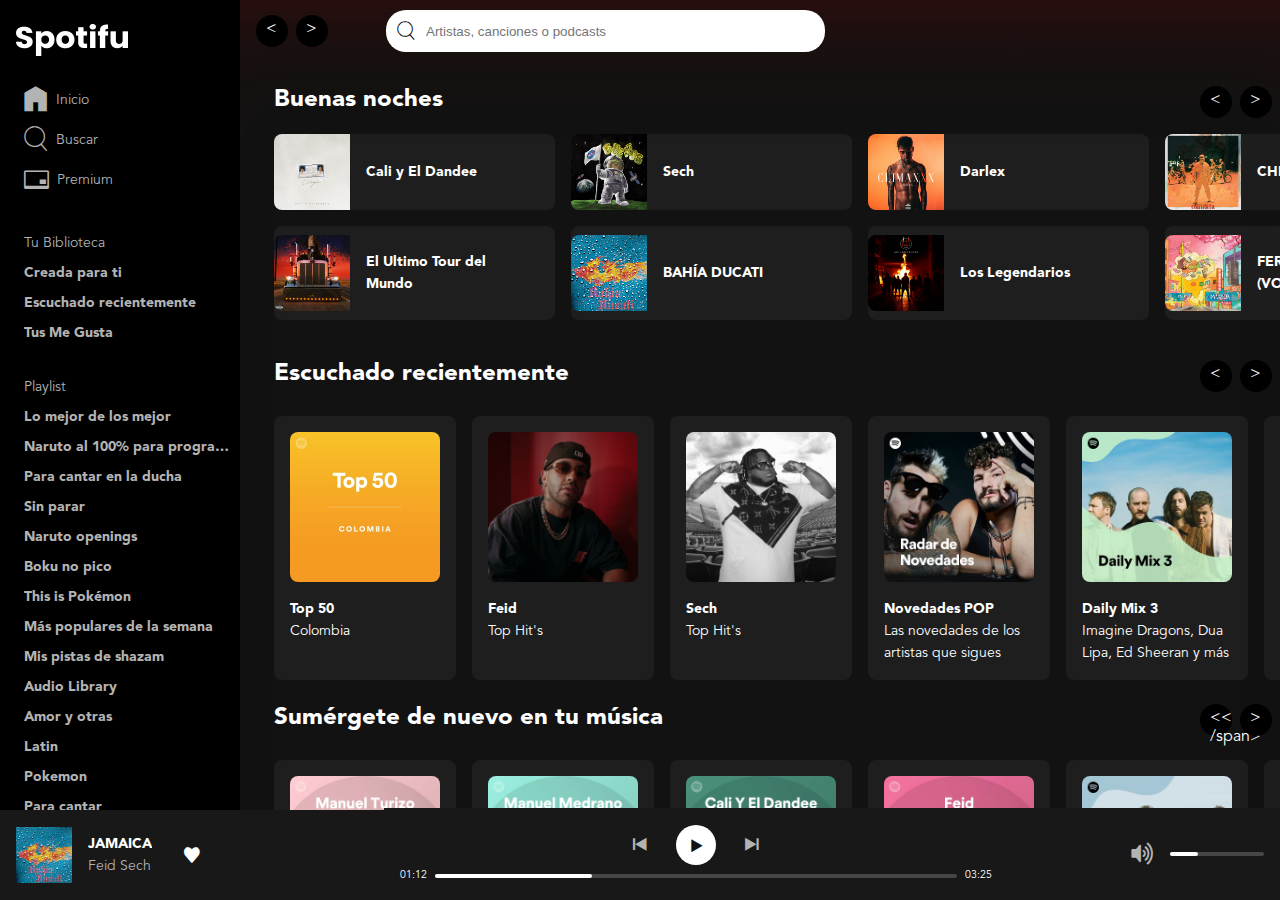
==== index.html @ cc14ca20 "Add files via upload" ====
<!DOCTYPE html>
<html lang="en">

<head>
  <meta charset="UTF-8">
  <meta http-equiv="X-UA-Compatible" content="IE=edge">
  <meta name="viewport" content="width=device-width, initial-scale=1.0">
  <link rel="stylesheet" href="./css/index.css">
  <title>Spotifu</title>
  <link rel="shortcut icon" href="./icon/favicon.png">
</head>

<body class="body">
  <div class="sideBar">
    <header class="logo">
      <a href="/" aria-current="Page">
        <img class="logo-image" src="img/spotifu-logo.png" alt="Logo de Spotifu">
      </a>
    </header>
    <main class="main">
      <a href="/" class="link">
        <div class="wrapperMain">
          <div aria-label="Inicio">
            <i class="icon-homeWhite" aria-hidden="true"></i>
            <p>Inicio</p>
          </div>
        </div>
      </a>
      <a href="/" class="link">
        <div class="wrapperMain">
          <div aria-label="Buscar">
            <i class="icon-searchSlim" aria-hidden="true"></i>
            <p>Buscar</p>
          </div>
        </div>
      </a>
      <a href="/" class="link">
        <div class="wrapperMain">
          <div aria-label="Premium">
            <i class="icon-minScreen" aria-hidden="true"></i>
            <p>Premium</p>
          </div>
        </div>
      </a>
    </main>
    <nav aria-label="library-navigation">
      <div class="wrapperNav">
        <h2>
          Tu Biblioteca
        </h2>
        <ul>
          <li class="ellipsis">
            <a href="#" class="link">Creada para ti</a>
          </li>
          <li class="ellipsis">
            <a href="#" class="link">Escuchado recientemente</a>
          </li>
          <li class="ellipsis">
            <a href="#" class="link">Tus Me Gusta</a>
          </li>
        </ul>
      </div>
    </nav>
    <nav aria-label="playList-navigation">
      <div class="wrapperNav">
        <h2>
          Playlist
        </h2>
        <ul>
          <li class="ellipsis">
            <a href="#" class="link">Lo mejor de los mejor</a>
          </li>
          <li class="ellipsis">
            <a href="#" class="link">Naruto al 100% para programar</a>
          </li>
          <li class="ellipsis">
            <a href="#" class="link">Para cantar en la ducha</a>
          </li>
          <li class="ellipsis">
            <a href="#" class="link">Sin parar</a>
          </li>
          <li class="ellipsis">
            <a href="#" class="link">Naruto openings</a>
          </li>
          <li class="ellipsis">
            <a href="#" class="link">Boku no pico</a>
          </li>
          <li class="ellipsis">
            <a href="#" class="link">This is Pokémon</a>
          </li>
          <li class="ellipsis">
            <a href="#" class="link">Más populares de la semana</a>
          </li>
          <li class="ellipsis">
            <a href="#" class="link">Mis pistas de shazam</a>
          </li>
          <li class="ellipsis">
            <a href="#" class="link">Audio Library</a>
          </li>
          <li class="ellipsis">
            <a href="#" class="link">Amor y otras</a>
          </li>
          <li class="ellipsis">
            <a href="#" class="link">Latin</a>
          </li>
          <li class="ellipsis">
            <a href="#" class="link">Pokemon</a>
          </li>
          <li class="ellipsis">
            <a href="#" class="link">Para cantar</a>
          </li>
          <li class="ellipsis">
            <a href="#" class="link">Yui</a>
          </li>
        </ul>
      </div>
    </nav>
  </div>
  <div class="searchBar" role="search">
    <div class="contentButtom">
      <div class="buttomSearch" aria-label="Boton Busqueda Previa"><span><</span></div>
      <div class="buttomSearch" aria-label="Boton Busqueda Siguiente"><span>></span></div>
    </div>
      <i class="icon-searchSlim" aria-hidden="true"></i>
      <input type="text" name="search" id="search" placeholder="Artistas, canciones o podcasts">
  </div>
  <div class="song" role="region" aria-label="Informacion de artista">
    <img src="img/ab67616d00001e0218ee027c16a592fe89ab28ca.jpg" alt="Canvion MiniCover">
    <div class="nameSong">
        <a href="#" class="link">
          <h2>
            JAMAICA
          </h2>
        </a>
        <a href="#" class="link">
          <p>Feid</p>
        </a>
        <a href="#" class="link">
          <p>Sech</p>
        </a>
    </div>
    <i class="icon-heart" aria-label="Icono Cancion Favorita"></i>
  </div>
  <div class="slider" role="region" aria-label="Control del Estado y Progreso de Cancion">
    <div class="progress">
      <div class="buttonAction">
        <button class="buttonIcon">
          <i class="icon-prev" aria-label="Boton Cancion Previa"></i>
        </button>
        <button class="buttonIcon is-white">
          <i class="icon-play" aria-label="Boton Reproduccion Cancion"></i>
        </button>
        <button class="buttonIcon">
          <i class="icon-next" aria-label="Boton Cancion Previa"></i>
        </button>
      </div>
      <div class="viewProgress">
        <p>01:12</p>
        <div class="progressBar">
          <div class="progressBar-action">
            <button class="buttonController"></button>
          </div>
        </div>
        <p>03:25</p>
      </div>
    </div>
    <div class="volume">
      <button class="buttonIcon">
        <i class="icon-volumeUp" aria-label="icono Volumen Alto"></i>
      </button>
      <div class="progressBar">
        <div class="progressBar-action">
          <button class="buttonController"></button>
        </div>
      </div>
    </div>
  </div>
  <section class="contentMain" role="region" aria-label="Contenido Principal PlayList">
    <div class="contentFirst">
      <div class="title">
        <h2>Buenas noches</h2>
        <div class="contentButtom">
          <div class="buttomSearch" aria-label="Arrastrar Canciones Previa"><span><</span></div>
          <div class="buttomSearch" aria-label="Arrastrar Canciones Siguientes"><span>></span></div>
        </div>
      </div>
      <div class="row">
        <div class="conteinerSong">
          <img src="img/ab67616d00001e027be3384d89cb81badce05cf3.jpg" alt="Imagen Cancion">
          <p>Cali y El Dandee</p>
          <button class="buttonIcon is-primary">
            <i class="icon-play" aria-label="Boton Reproducir Cancion"></i>
          </button>
        </div>
        <div class="conteinerSong">
          <img src="img/ab67616d00001e028643435482956bab8aa6fcfe.jpg" alt="Imagen Cancion">
          <p>Sech</p>
          <button class="buttonIcon is-primary">
            <i class="icon-play" aria-label="Boton Reproducir Cancion"></i>
          </button>
        </div>
        <div class="conteinerSong">
          <img src="img/ab67616d00001e02b9242ba03ab231608f123e06.jpg" alt="Imagen Cancion">
          <p>Darlex</p>
          <button class="buttonIcon is-primary">
            <i class="icon-play" aria-label="Boton Reproducir Cancion"></i>
          </button>
        </div>
        <div class="conteinerSong">
          <img src="img/ab67616d00001e02ee858dbf5072dd1052729f89.jpg" alt="Imagen Cancion">
          <p>CHIMBITA</p>
          <button class="buttonIcon is-primary">
            <i class="icon-play" aria-label="Boton Reproducir Cancion"></i>
          </button>
        </div>
        <div class="conteinerSong">
          <img src="img/ab67706f00000002568579a7b48bad7547095271.jpg" alt="Imagen Cancion">
          <p>This is bad Bunny</p>
          <button class="buttonIcon is-primary">
            <i class="icon-play" aria-label="Boton Reproducir Cancion"></i>
          </button>
        </div>
        <div class="conteinerSong">
          <img src="img/ab67706f000000025f43b3ba8304bb38b80cf56d.jpg" alt="Imagen Cancion">
          <p>Perreo City</p>
          <button class="buttonIcon is-primary">
            <i class="icon-play" aria-label="Boton Reproducir Cancion"></i>
          </button>
        </div>
        <div class="conteinerSong">
          <img src="img/ab67706f000000028c9e7af116ae1441a935b45f.jpg" alt="Imagen Cancion">
          <p>This is Karol G</p>
          <button class="buttonIcon is-primary">
            <i class="icon-play" aria-label="Boton Reproducir Cancion"></i>
          </button>
        </div>
        <div class="conteinerSong">
          <img src="img/ab67706f00000002b70e0223f544b1faa2e95ed0.jpg" alt="Imagen Cancion">
          <p>Slepp</p>
          <button class="buttonIcon is-primary">
            <i class="icon-play" aria-label="Boton Reproducir Cancion"></i>
          </button>
        </div>
        <div class="conteinerSong">
          <img src="img/ab67706f00000002d014f02fbf28697deda3d9b2.jpg" alt="Imagen Cancion">
          <p>This is Manuel Turizo</p>
          <button class="buttonIcon is-primary">
            <i class="icon-play" aria-label="Boton Reproducir Cancion"></i>
          </button>
        </div>
      </div>
      <div class="row">
        <div class="conteinerSong">
          <img src="img/ab67616d00001e02005ee342f4eef2cc6e8436ab.jpg" alt="Imagen Cancion">
          <p>El Ultimo Tour del Mundo</p>
          <button class="buttonIcon is-primary">
            <i class="icon-play" aria-label="Boton Reproducir Cancion"></i>
          </button>
        </div>
        <div class="conteinerSong">
          <img src="img/ab67616d00001e0218ee027c16a592fe89ab28ca.jpg" alt="Imagen Cancion">
          <p>BAHÍA DUCATI</p>
          <button class="buttonIcon is-primary">
            <i class="icon-play" aria-label="Boton Reproducir Cancion"></i>
          </button>
        </div>
        <div class="conteinerSong">
          <img src="img/ab67616d00001e0280008454152dadb9880feac0.jpg" alt="Imagen Cancion">
          <p>Los Legendarios</p>
          <button class="buttonIcon is-primary">
            <i class="icon-play" aria-label="Boton Reproducir Cancion"></i>
          </button>
        </div>
        <div class="conteinerSong">
          <img src="img/ab67616d00001e028e8753ff69b7efb6f8e146cd.jpg" alt="Imagen Cancion">
          <p>FERXXO (VOL1:M.O.R)</p>
          <button class="buttonIcon is-primary">
            <i class="icon-play" aria-label="Boton Reproducir Cancion"></i>
          </button>
        </div>
        <div class="conteinerSong">
          <img src="img/ab67616d00001e029a74860d7918c8e38c5220cf.jpg" alt="Imagen Cancion">
          <p>El Amor en los TIempos del Perreo</p>
          <button class="buttonIcon is-primary">
            <i class="icon-play" aria-label="Boton Reproducir Cancion"></i>
          </button>
        </div>
        <div class="conteinerSong">
          <img src="img/ab67616d00001e02c2a8288fd18d2ac0ba5bd49c.jpg" alt="Imagen Cancion">
          <p>PORFA, Feid</p>
          <button class="buttonIcon is-primary">
            <i class="icon-play" aria-label="Boton Reproducir Cancion"></i>
          </button>
        </div>
        <div class="conteinerSong">
          <img src="img/ab67616d00001e02d4db0cf7d386e85d2bf554b2.jpg" alt="Imagen Cancion">
          <p>Amor en Coma</p>
          <button class="buttonIcon is-primary">
            <i class="icon-play" aria-label="Boton Reproducir Cancion"></i>
          </button>
        </div>
        <div class="conteinerSong">
          <img src="img/ab67616d00001e02dcec31b44548687b2a81d0c2.jpg" alt="Imagen Cancion">
          <p>Mora</p>
          <button class="buttonIcon is-primary">
            <i class="icon-play" aria-label="Boton Reproducir Cancion"></i>
          </button>
        </div>
      </div>
    </div>
    <div class="contentSecond">
      <div class="title">
        <h2>Escuchado recientemente</h2>
        <div class="contentButtom">
          <div class="buttomSearch" aria-label="Arrastrar Canciones Previa"><span><</span></div>
          <div class="buttomSearch" aria-label="Arrastrar Canciones Siguiente"><span>></span></div>
        </div>
      </div>
      <div class="row">
        <div class="conteinerSong">
          <img src="img/ab676161000051747de5b1b1b68704c37e306701.jpg" alt="Imagen Cancion">
          <h3>Top 50</h3>
          <p>Colombia</p>
          <button class="buttonIcon is-primary">
            <i class="icon-play" aria-label="Boton Reproducir Cancion"></i>
          </button>
        </div>
        <div class="conteinerSong">
          <img src="img/ab676161000051747de5b1b1b68704c37e306758.jpg" alt="Imagen Cancion">
          <h3>Feid</h3>
          <p>Top Hit's</p>
          <button class="buttonIcon is-primary">
            <i class="icon-play" aria-label="Boton Reproducir Cancion"></i>
          </button>
        </div>
        <div class="conteinerSong">
          <img src="img/ab67616100005174a760b68c06ca08e6dce6b45c.jpg" alt="Imagen Cancion">
          <h3>Sech</h3>
          <p>Top Hit's</p>
          <button class="buttonIcon is-primary">
            <i class="icon-play" aria-label="Boton Reproducir Cancion"></i>
          </button>
        </div>
        <div class="conteinerSong">
          <img src="img/ab67616d00001e0218ee02a592fe89ab28ca.jpg" alt="Imagen Cancion">
          <h3>Novedades POP</h3>
          <p>Las novedades de los artistas que sigues</p>
          <button class="buttonIcon is-primary">
            <i class="icon-play" aria-label="Boton Reproducir Cancion"></i>
          </button>
        </div>
        <div class="conteinerSong">
          <img src="img/ab67616d00001e029a60d7918c8e38c5220cf.jpg" alt="Imagen Cancion">
          <h3>Daily Mix 3</h3>
          <p>Imagine Dragons, Dua Lipa, Ed Sheeran y más</p>
          <button class="buttonIcon is-primary">
            <i class="icon-play" aria-label="Boton Reproducir Cancion"></i>
          </button>
        </div>
        <div class="conteinerSong">
          <img src="img/ab67616d00001e029a74860d7918c8e38c5220cf.jpg" alt="Imagen Cancion">
          <h3>Piso 21</h3>
          <p>Su ultimo Album, Escuchalo!</p>
          <button class="buttonIcon is-primary">
            <i class="icon-play" aria-label="Boton Reproducir Cancion"></i>
          </button>
        </div>
        <div class="conteinerSong">
          <img src="img/ab67616d00001e02b92403ab231608f1e02.jpg" alt="Imagen Cancion">
          <h3>Daily Mix 4</h3>
          <p>Leonel Garcia, Camila, Reik y más</p>
          <button class="buttonIcon is-primary">
            <i class="icon-play" aria-label="Boton Reproducir Cancion"></i>
          </button>
        </div>
        <div class="conteinerSong">
          <img src="img/ab67616d00001e02b92423a31608f1e02.jpg" alt="Imagen Cancion">
          <h3>Daily Mix 5</h3>
          <p>Reproduccion Aleatoria</p>
          <button class="buttonIcon is-primary">
            <i class="icon-play" aria-label="Boton Reproducir Cancion"></i>
          </button>
        </div>
        <div class="conteinerSong">
          <img src="img/ab67616d00001e02b9242ba03a31608f1e02.jpg" alt="Imagen Cancion">
          <h3>Daily Mix 1</h3>
          <p>Feid, Mati Gómez, Don Omar y más</p>
          <button class="buttonIcon is-primary">
            <i class="icon-play" aria-label="Boton Reproducir Cancion"></i>
          </button>
        </div>
        <div class="conteinerSong">
          <img src="img/ab67616d00001e02b9242ba03ab231608f123e02.jpg" alt="Imagen Cancion">
          <h3>Sebastian Yatra</h3>
          <p>De Spotifu</p>
          <button class="buttonIcon is-primary">
            <i class="icon-play"></i>
          </button>
        </div>

      </div>
      <div class="title">
        <h2>Sumérgete de nuevo en tu música</h2>
        <div class="contentButtom">
          <div class="buttomSearch" aria-label="Arrastrar Canciones Previa"><span>
              << /span>
          </div>
          <div class="buttomSearch" aria-label="Arrastrar Canciones Siguiente"><span>></span></div>
        </div>
      </div>
      <div class="row">
        <div class="conteinerSong">
          <img src="img/ab67616d00001e02b9242ba03ab231608f123e03.jpg" alt="Imagen Cancion">
          <h3>Manuel Turizo</h3>
          <p>De Spotifu</p>
          <button class="buttonIcon is-primary">
            <i class="icon-play" aria-label="Boton Reproducir Cancion"></i>
          </button>
        </div>
        <div class="conteinerSong">
          <img src="img/ab67616d00001e02b9242ba03ab231608f123e04.jpg" alt="Imagen Cancion">
          <h3>Manuel Medrano</h3>
          <p>De Spotifu</p>
          <button class="buttonIcon is-primary">
            <i class="icon-play" aria-label="Boton Reproducir Cancion"></i>
          </button>
        </div>
        <div class="conteinerSong">
          <img src="img/ab67616d00001e02b9242ba03ab231608f123e05.jpg" alt="Imagen Cancion">
          <h3>Cali y El Dandee</h3>
          <p>De Spotifu</p>
          <button class="buttonIcon is-primary">
            <i class="icon-play" aria-label="Boton Reproducir Cancion"></i>
          </button>
        </div>
        <div class="conteinerSong">
          <img src="img/ab67616d00001e02b9242ba03ab231608f123e10.jpg" alt="Imagen Cancion">
          <h3>Feid</h3>
          <p>De Spotifu</p>
          <button class="buttonIcon is-primary">
            <i class="icon-play" aria-label="Boton Reproducir Cancion"></i>
          </button>
        </div>
        <div class="conteinerSong">
          <img src="img/ab67616d00001e02b9242ba03ab231608f1e02.jpg" alt="Imagen Cancion">
          <h3>Daily Mix 6</h3>
          <p>Reik, Carlos Rivera, Rio Roma y más</p>
          <button class="buttonIcon is-primary">
            <i class="icon-play" aria-label="Boton Reproducir Cancion"></i>
          </button>
        </div>
        <div class="conteinerSong">
          <img src="img/ab67616d00001e02b9242ba0b231608f1e02.jpg" alt="Imagen Cancion">
          <h3>Daily Mix 2</h3>
          <p>Morat, Andres Cepeda, Chocquibtown y más</p>
          <button class="buttonIcon is-primary">
            <i class="icon-play" aria-label="Boton Reproducir Cancion"></i>
          </button>
        </div>
        <div class="conteinerSong">
          <img src="img/ab67616d00001e02d4db0cf7d386e85d2bf554b2.jpg" alt="Imagen Cancion">
          <h3>DOPAMINA</h3>
          <p>Manuel Turizo, Su ultimo album</p>
          <button class="buttonIcon is-primary">
            <i class="icon-play" aria-label="Boton Reproducir Cancion"></i>
          </button>
        </div>
        <div class="conteinerSong">
          <img src="img/ab67616d00001e02fa1132e9a32a7c2e0d697d6f.jpg" alt="Imagen Cancion">
          <h3>ASI COMO SUENA</h3>
          <p>Feid, Escucha su album</p>
          <button class="buttonIcon is-primary">
            <i class="icon-play" aria-label="Boton Reproducir Cancion"></i>
          </button>
        </div>
        <div class="conteinerSong">
          <img src="img/ab67706c0000da845bb341d5010e71ee967ed987.jpg" alt="Imagen Cancion">
          <h3>Morat</h3>
          <p>Top Hit's</p>
          <button class="buttonIcon is-primary">
            <i class="icon-play" aria-label="Boton Reproducir Cancion"></i>
          </button>
        </div>
        <div class="conteinerSong">
          <img src="img/ab67706f00000002438117a5e5f435583a105e82.jpg" alt="Imagen Cancion">
          <h3>This is Pablo Alboran</h3>
          <p>!Escuchalo!</p>
          <button class="buttonIcon is-primary">
            <i class="icon-play"></i>
          </button>
        </div>
      </div>
    </div>

  </section>
</body>

</html>
---- css/index.css ----
@import url(./icon-fonts.css);
@import url(./fonts.css);
@import url(./body.css);
@import url(./link.css);
@import url(./buttonIcon.css);
@import url(./sideBar.css);
@import url(./song.css);
@import url(./slider.css);
@import url(./searchBar.css);
@import url(./content-main.css);




:root {
  --primary: #00B050;
  --white: #FFFFFF;
  --gray10: #B3B3B3;
  --gray20: #737373;
  --gray30: #282828;
  --gray40: #181818;
  --gray50: #121212;
  --gray60: #000000;
  --baseFontFamily: Avenir, Helvetica, sans-serif;
  --headLine: bold 2rem/normal var(--baseFontFamily);
  --title: bold 1.5rem/1.75rem var(--baseFontFamily);
  --baseFont: normal .875rem/1.375rem var(--baseFontFamily);
  --baseFontBold: bold .875rem/1.375rem var(--baseFontFamily);
  --button: normal .875rem/1rem var(--baseFontFamily);
  --smallFont: bold .75em/normal var(--baseFontFamily);
}
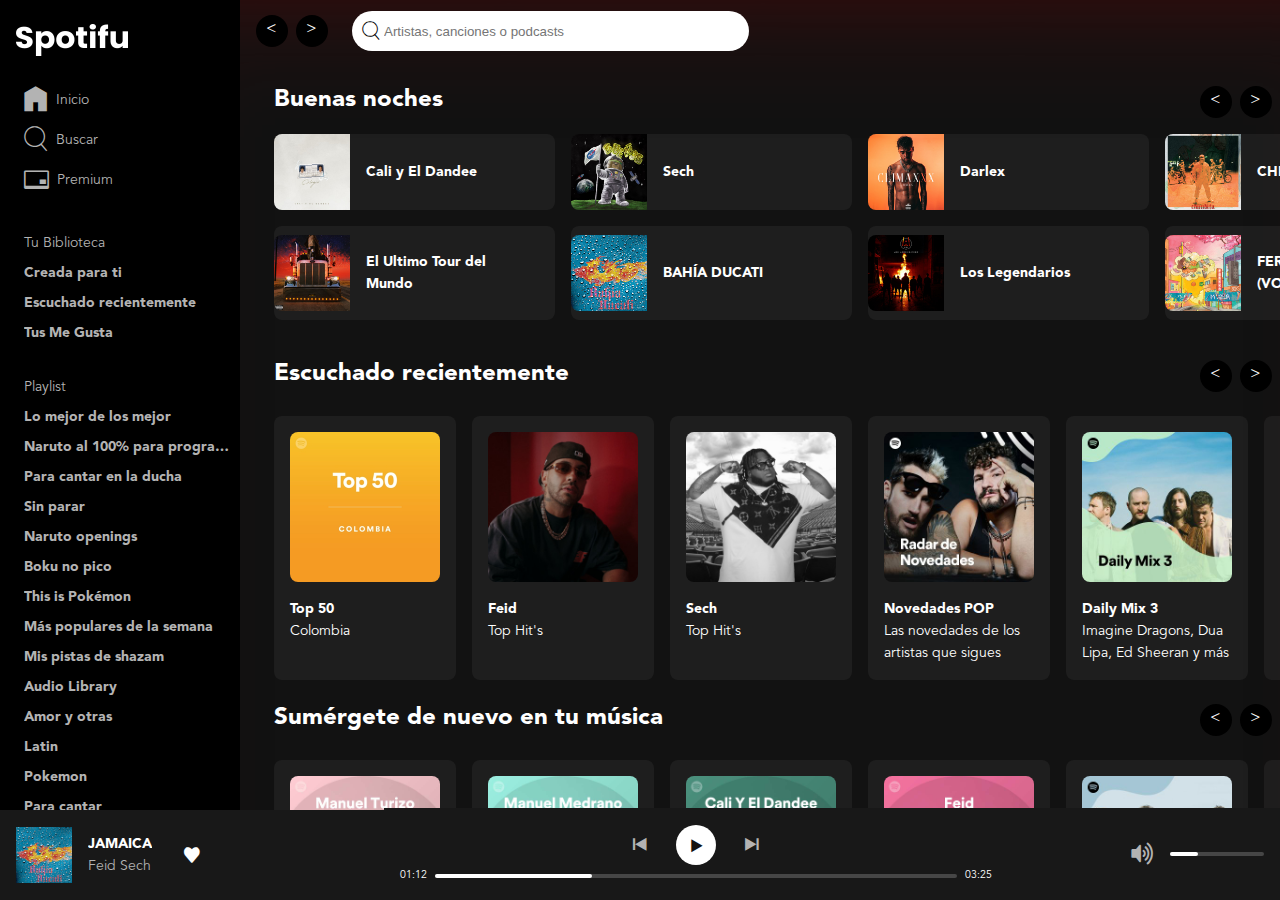
==== commit 81f77942: "Add files via upload" ====
--- a/index.html
+++ b/index.html
@@ -121,8 +121,10 @@
       <div class="buttomSearch" aria-label="Boton Busqueda Previa"><span><</span></div>
       <div class="buttomSearch" aria-label="Boton Busqueda Siguiente"><span>></span></div>
     </div>
+    <form action="" role="searchbox" aria-label="Busca Artistas">
       <i class="icon-searchSlim" aria-hidden="true"></i>
-      <input type="text" name="search" id="search" placeholder="Artistas, canciones o podcasts">
+      <input type="search" name="search" id="search" placeholder="Artistas, canciones o podcasts">
+    </form>
   </div>
   <div class="song" role="region" aria-label="Informacion de artista">
     <img src="img/ab67616d00001e0218ee027c16a592fe89ab28ca.jpg" alt="Canvion MiniCover">
@@ -402,8 +404,7 @@
       <div class="title">
         <h2>Sumérgete de nuevo en tu música</h2>
         <div class="contentButtom">
-          <div class="buttomSearch" aria-label="Arrastrar Canciones Previa"><span>
-              << /span>
+          <div class="buttomSearch" aria-label="Arrastrar Canciones Previa"><span><</span>
           </div>
           <div class="buttomSearch" aria-label="Arrastrar Canciones Siguiente"><span>></span></div>
         </div>
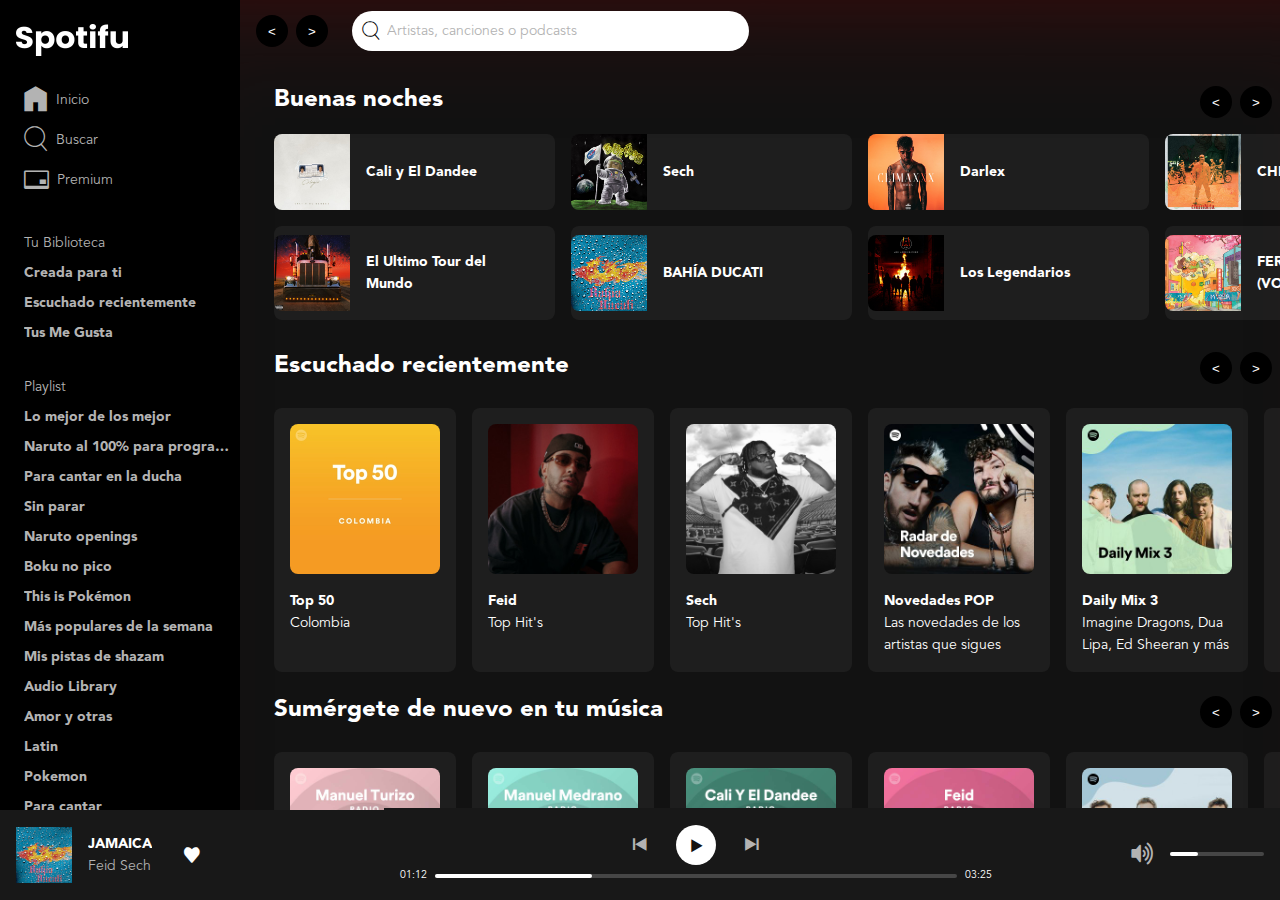
==== commit 6a2606fb: "Add files via upload" ====
--- a/index.html
+++ b/index.html
@@ -118,8 +118,8 @@
   </div>
   <div class="searchBar" role="search">
     <div class="contentButtom">
-      <div class="buttomSearch" aria-label="Boton Busqueda Previa"><span><</span></div>
-      <div class="buttomSearch" aria-label="Boton Busqueda Siguiente"><span>></span></div>
+      <button class="buttomSearch" aria-label="Boton Busqueda Previa"><span><</span></button>
+      <button class="buttomSearch" aria-label="Boton Busqueda Siguiente"><span>></span></button>
     </div>
     <form action="" role="searchbox" aria-label="Busca Artistas">
       <i class="icon-searchSlim" aria-hidden="true"></i>
@@ -182,8 +182,8 @@
       <div class="title">
         <h2>Buenas noches</h2>
         <div class="contentButtom">
-          <div class="buttomSearch" aria-label="Arrastrar Canciones Previa"><span><</span></div>
-          <div class="buttomSearch" aria-label="Arrastrar Canciones Siguientes"><span>></span></div>
+          <button class="buttomSearch" aria-label="Arrastrar Canciones Previa"><span><</span></button>
+          <button class="buttomSearch" aria-label="Arrastrar Canciones Siguientes"><span>></span></button>
         </div>
       </div>
       <div class="row">
@@ -314,8 +314,8 @@
       <div class="title">
         <h2>Escuchado recientemente</h2>
         <div class="contentButtom">
-          <div class="buttomSearch" aria-label="Arrastrar Canciones Previa"><span><</span></div>
-          <div class="buttomSearch" aria-label="Arrastrar Canciones Siguiente"><span>></span></div>
+          <button class="buttomSearch" aria-label="Arrastrar Canciones Previa"><span><</span></button>
+          <button class="buttomSearch" aria-label="Arrastrar Canciones Siguiente"><span>></span></button>
         </div>
       </div>
       <div class="row">
@@ -404,9 +404,8 @@
       <div class="title">
         <h2>Sumérgete de nuevo en tu música</h2>
         <div class="contentButtom">
-          <div class="buttomSearch" aria-label="Arrastrar Canciones Previa"><span><</span>
-          </div>
-          <div class="buttomSearch" aria-label="Arrastrar Canciones Siguiente"><span>></span></div>
+          <button class="buttomSearch" aria-label="Arrastrar Canciones Previa"><span><</span></button>
+          <button class="buttomSearch" aria-label="Arrastrar Canciones Siguiente"><span>></span></button>
         </div>
       </div>
       <div class="row">
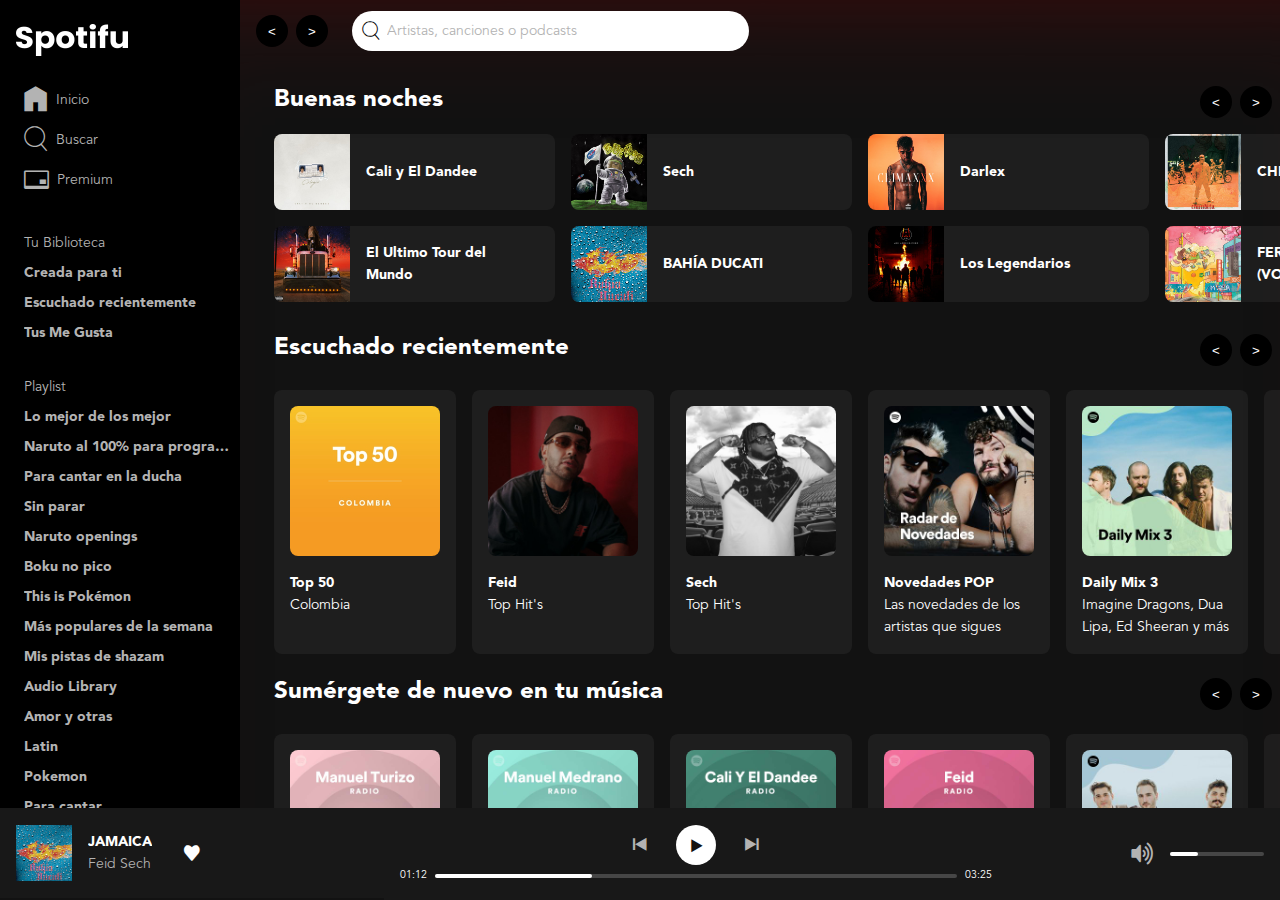
==== commit bde77598: "Add files via upload" ====
--- a/index.html
+++ b/index.html
@@ -253,62 +253,79 @@
       </div>
       <div class="row">
         <div class="conteinerSong">
-          <img src="img/ab67616d00001e02005ee342f4eef2cc6e8436ab.jpg" alt="Imagen Cancion">
-          <p>El Ultimo Tour del Mundo</p>
-          <button class="buttonIcon is-primary">
-            <i class="icon-play" aria-label="Boton Reproducir Cancion"></i>
-          </button>
-        </div>
-        <div class="conteinerSong">
-          <img src="img/ab67616d00001e0218ee027c16a592fe89ab28ca.jpg" alt="Imagen Cancion">
-          <p>BAHÍA DUCATI</p>
-          <button class="buttonIcon is-primary">
-            <i class="icon-play" aria-label="Boton Reproducir Cancion"></i>
-          </button>
-        </div>
-        <div class="conteinerSong">
-          <img src="img/ab67616d00001e0280008454152dadb9880feac0.jpg" alt="Imagen Cancion">
-          <p>Los Legendarios</p>
-          <button class="buttonIcon is-primary">
-            <i class="icon-play" aria-label="Boton Reproducir Cancion"></i>
-          </button>
-        </div>
-        <div class="conteinerSong">
-          <img src="img/ab67616d00001e028e8753ff69b7efb6f8e146cd.jpg" alt="Imagen Cancion">
-          <p>FERXXO (VOL1:M.O.R)</p>
-          <button class="buttonIcon is-primary">
-            <i class="icon-play" aria-label="Boton Reproducir Cancion"></i>
-          </button>
-        </div>
-        <div class="conteinerSong">
-          <img src="img/ab67616d00001e029a74860d7918c8e38c5220cf.jpg" alt="Imagen Cancion">
-          <p>El Amor en los TIempos del Perreo</p>
-          <button class="buttonIcon is-primary">
-            <i class="icon-play" aria-label="Boton Reproducir Cancion"></i>
-          </button>
-        </div>
-        <div class="conteinerSong">
-          <img src="img/ab67616d00001e02c2a8288fd18d2ac0ba5bd49c.jpg" alt="Imagen Cancion">
-          <p>PORFA, Feid</p>
-          <button class="buttonIcon is-primary">
-            <i class="icon-play" aria-label="Boton Reproducir Cancion"></i>
-          </button>
-        </div>
-        <div class="conteinerSong">
-          <img src="img/ab67616d00001e02d4db0cf7d386e85d2bf554b2.jpg" alt="Imagen Cancion">
-          <p>Amor en Coma</p>
-          <button class="buttonIcon is-primary">
-            <i class="icon-play" aria-label="Boton Reproducir Cancion"></i>
-          </button>
-        </div>
-        <div class="conteinerSong">
-          <img src="img/ab67616d00001e02dcec31b44548687b2a81d0c2.jpg" alt="Imagen Cancion">
-          <p>Mora</p>
-          <button class="buttonIcon is-primary">
-            <i class="icon-play" aria-label="Boton Reproducir Cancion"></i>
-          </button>
-        </div>
-      </div>
+          <a href="page-artist/artist1.html">
+            <img src="img/ab67616d00001e02005ee342f4eef2cc6e8436ab.jpg" alt="Imagen Cancion">
+            <p>El Ultimo Tour del Mundo</p>
+            <button class="buttonIcon is-primary">
+              <i class="icon-play" aria-label="Boton Reproducir Cancion"></i>
+          </a>
+          </button>
+        </div>
+        <div class="conteinerSong">
+          <a href="">
+            <img src="img/ab67616d00001e0218ee027c16a592fe89ab28ca.jpg" alt="Imagen Cancion">
+            <p>BAHÍA DUCATI</p>
+            <button class="buttonIcon is-primary">
+              <i class="icon-play" aria-label="Boton Reproducir Cancion"></i>
+          </a>
+          </button>
+        </div>
+        <div class="conteinerSong">
+          <a href="">
+            <img src="img/ab67616d00001e0280008454152dadb9880feac0.jpg" alt="Imagen Cancion">
+            <p>Los Legendarios</p>
+            <button class="buttonIcon is-primary">
+              <i class="icon-play" aria-label="Boton Reproducir Cancion"></i>
+          </a>
+          </button>
+        </div>
+        <div class="conteinerSong">
+          <a href="">
+            <img src="img/ab67616d00001e028e8753ff69b7efb6f8e146cd.jpg" alt="Imagen Cancion">
+            <p>FERXXO (VOL1:M.O.R)</p>
+            <button class="buttonIcon is-primary">
+              <i class="icon-play" aria-label="Boton Reproducir Cancion"></i>
+          </a>
+          </button>
+        </div>
+        <div class="conteinerSong">
+          <a href="">
+            <img src="img/ab67616d00001e029a74860d7918c8e38c5220cf.jpg" alt="Imagen Cancion">
+            <p>Piso 21</p>
+            <button class="buttonIcon is-primary">
+              <i class="icon-play" aria-label="Boton Reproducir Cancion"></i>
+          </a>
+          </button>
+        </div>
+        <div class="conteinerSong">
+          <a href="">
+            <img src="img/ab67616d00001e02c2a8288fd18d2ac0ba5bd49c.jpg" alt="Imagen Cancion">
+            <p>PORFA, Feid</p>
+            <button class="buttonIcon is-primary">
+              <i class="icon-play" aria-label="Boton Reproducir Cancion"></i>
+          </a>
+          </button>
+        </div>
+        <div class="conteinerSong">
+          <a href="">
+            <img src="img/ab67616d00001e02d4db0cf7d386e85d2bf554b2.jpg" alt="Imagen Cancion">
+            <p>Amor en Coma</p>
+            <button class="buttonIcon is-primary">
+              <i class="icon-play" aria-label="Boton Reproducir Cancion"></i>
+          </a>
+          </button>
+        </div>
+        <div class="conteinerSong">
+          <a href="">
+            <img src="img/ab67616d00001e02dcec31b44548687b2a81d0c2.jpg" alt="Imagen Cancion">
+            <p>Mora</p>
+            <button class="buttonIcon is-primary">
+              <i class="icon-play" aria-label="Boton Reproducir Cancion"></i>
+          </a>
+          </button>
+        </div>
+      </div>
+
     </div>
     <div class="contentSecond">
       <div class="title">
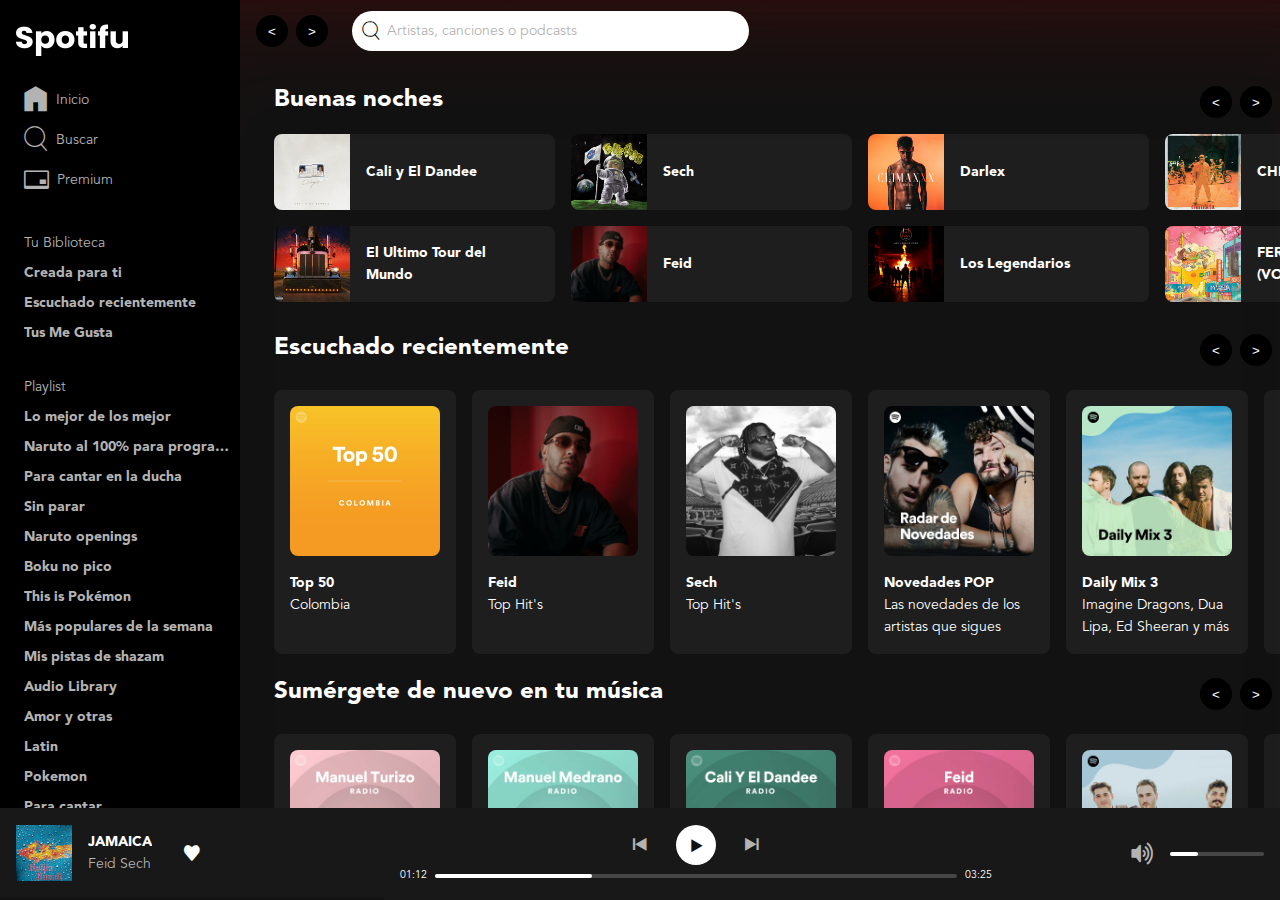
==== commit 50890b1f: "Add files via upload" ====
--- a/index.html
+++ b/index.html
@@ -188,87 +188,105 @@
       </div>
       <div class="row">
         <div class="conteinerSong">
+          <a href="page-artist/artist1.html">
           <img src="img/ab67616d00001e027be3384d89cb81badce05cf3.jpg" alt="Imagen Cancion">
           <p>Cali y El Dandee</p>
           <button class="buttonIcon is-primary">
             <i class="icon-play" aria-label="Boton Reproducir Cancion"></i>
           </button>
-        </div>
-        <div class="conteinerSong">
+          </a>
+        </div>
+        <div class="conteinerSong">
+          <a href="page-artist/artist2.html">
           <img src="img/ab67616d00001e028643435482956bab8aa6fcfe.jpg" alt="Imagen Cancion">
           <p>Sech</p>
           <button class="buttonIcon is-primary">
             <i class="icon-play" aria-label="Boton Reproducir Cancion"></i>
           </button>
-        </div>
-        <div class="conteinerSong">
+          </a>
+        </div>
+        <div class="conteinerSong">
+          <a href="">
           <img src="img/ab67616d00001e02b9242ba03ab231608f123e06.jpg" alt="Imagen Cancion">
           <p>Darlex</p>
           <button class="buttonIcon is-primary">
             <i class="icon-play" aria-label="Boton Reproducir Cancion"></i>
           </button>
-        </div>
-        <div class="conteinerSong">
+          </a>
+        </div>
+        <div class="conteinerSong">
+          <a href="">
           <img src="img/ab67616d00001e02ee858dbf5072dd1052729f89.jpg" alt="Imagen Cancion">
           <p>CHIMBITA</p>
           <button class="buttonIcon is-primary">
             <i class="icon-play" aria-label="Boton Reproducir Cancion"></i>
           </button>
-        </div>
-        <div class="conteinerSong">
+          </a>
+        </div>
+        <div class="conteinerSong">
+          <a href="">
           <img src="img/ab67706f00000002568579a7b48bad7547095271.jpg" alt="Imagen Cancion">
           <p>This is bad Bunny</p>
           <button class="buttonIcon is-primary">
             <i class="icon-play" aria-label="Boton Reproducir Cancion"></i>
           </button>
-        </div>
-        <div class="conteinerSong">
+          </a>
+        </div>
+        <div class="conteinerSong">
+          <a href="">
           <img src="img/ab67706f000000025f43b3ba8304bb38b80cf56d.jpg" alt="Imagen Cancion">
           <p>Perreo City</p>
           <button class="buttonIcon is-primary">
             <i class="icon-play" aria-label="Boton Reproducir Cancion"></i>
           </button>
-        </div>
-        <div class="conteinerSong">
+          </a>
+        </div>
+        <div class="conteinerSong">
+          <a href="">
           <img src="img/ab67706f000000028c9e7af116ae1441a935b45f.jpg" alt="Imagen Cancion">
           <p>This is Karol G</p>
           <button class="buttonIcon is-primary">
             <i class="icon-play" aria-label="Boton Reproducir Cancion"></i>
           </button>
-        </div>
-        <div class="conteinerSong">
+          </a>
+        </div>
+        <div class="conteinerSong">
+          <a href="">
           <img src="img/ab67706f00000002b70e0223f544b1faa2e95ed0.jpg" alt="Imagen Cancion">
           <p>Slepp</p>
           <button class="buttonIcon is-primary">
             <i class="icon-play" aria-label="Boton Reproducir Cancion"></i>
           </button>
-        </div>
-        <div class="conteinerSong">
+          </a>
+        </div>
+        <div class="conteinerSong">
+          <a href="">
           <img src="img/ab67706f00000002d014f02fbf28697deda3d9b2.jpg" alt="Imagen Cancion">
           <p>This is Manuel Turizo</p>
           <button class="buttonIcon is-primary">
             <i class="icon-play" aria-label="Boton Reproducir Cancion"></i>
           </button>
+          </a>
         </div>
       </div>
       <div class="row">
         <div class="conteinerSong">
-          <a href="page-artist/artist1.html">
+          <a href="page-artist/artist10.html">
             <img src="img/ab67616d00001e02005ee342f4eef2cc6e8436ab.jpg" alt="Imagen Cancion">
             <p>El Ultimo Tour del Mundo</p>
             <button class="buttonIcon is-primary">
               <i class="icon-play" aria-label="Boton Reproducir Cancion"></i>
-          </a>
-          </button>
-        </div>
-        <div class="conteinerSong">
-          <a href="">
-            <img src="img/ab67616d00001e0218ee027c16a592fe89ab28ca.jpg" alt="Imagen Cancion">
-            <p>BAHÍA DUCATI</p>
-            <button class="buttonIcon is-primary">
-              <i class="icon-play" aria-label="Boton Reproducir Cancion"></i>
-          </a>
-          </button>
+            </button>
+          </a>
+        </div>
+        <div class="conteinerSong">
+          <a href="page-artist/artist11.html">
+            <img src="img/ab676161000051747de5b1b1b68704c37e306758.jpg" alt="Imagen Cancion">
+            <p>Feid</p>
+            <button class="buttonIcon is-primary">
+              <i class="icon-play" aria-label="Boton Reproducir Cancion"></i>
+            </button>
+          </a>
         </div>
         <div class="conteinerSong">
           <a href="">
@@ -276,8 +294,8 @@
             <p>Los Legendarios</p>
             <button class="buttonIcon is-primary">
               <i class="icon-play" aria-label="Boton Reproducir Cancion"></i>
-          </a>
-          </button>
+            </button>
+          </a>
         </div>
         <div class="conteinerSong">
           <a href="">
@@ -285,8 +303,8 @@
             <p>FERXXO (VOL1:M.O.R)</p>
             <button class="buttonIcon is-primary">
               <i class="icon-play" aria-label="Boton Reproducir Cancion"></i>
-          </a>
-          </button>
+            </button>
+          </a>
         </div>
         <div class="conteinerSong">
           <a href="">
@@ -294,8 +312,8 @@
             <p>Piso 21</p>
             <button class="buttonIcon is-primary">
               <i class="icon-play" aria-label="Boton Reproducir Cancion"></i>
-          </a>
-          </button>
+            </button>
+          </a>
         </div>
         <div class="conteinerSong">
           <a href="">
@@ -303,8 +321,8 @@
             <p>PORFA, Feid</p>
             <button class="buttonIcon is-primary">
               <i class="icon-play" aria-label="Boton Reproducir Cancion"></i>
-          </a>
-          </button>
+            </button>
+          </a>
         </div>
         <div class="conteinerSong">
           <a href="">
@@ -312,8 +330,8 @@
             <p>Amor en Coma</p>
             <button class="buttonIcon is-primary">
               <i class="icon-play" aria-label="Boton Reproducir Cancion"></i>
-          </a>
-          </button>
+            </button>
+          </a>
         </div>
         <div class="conteinerSong">
           <a href="">
@@ -321,8 +339,8 @@
             <p>Mora</p>
             <button class="buttonIcon is-primary">
               <i class="icon-play" aria-label="Boton Reproducir Cancion"></i>
-          </a>
-          </button>
+            </button>
+          </a>
         </div>
       </div>
 
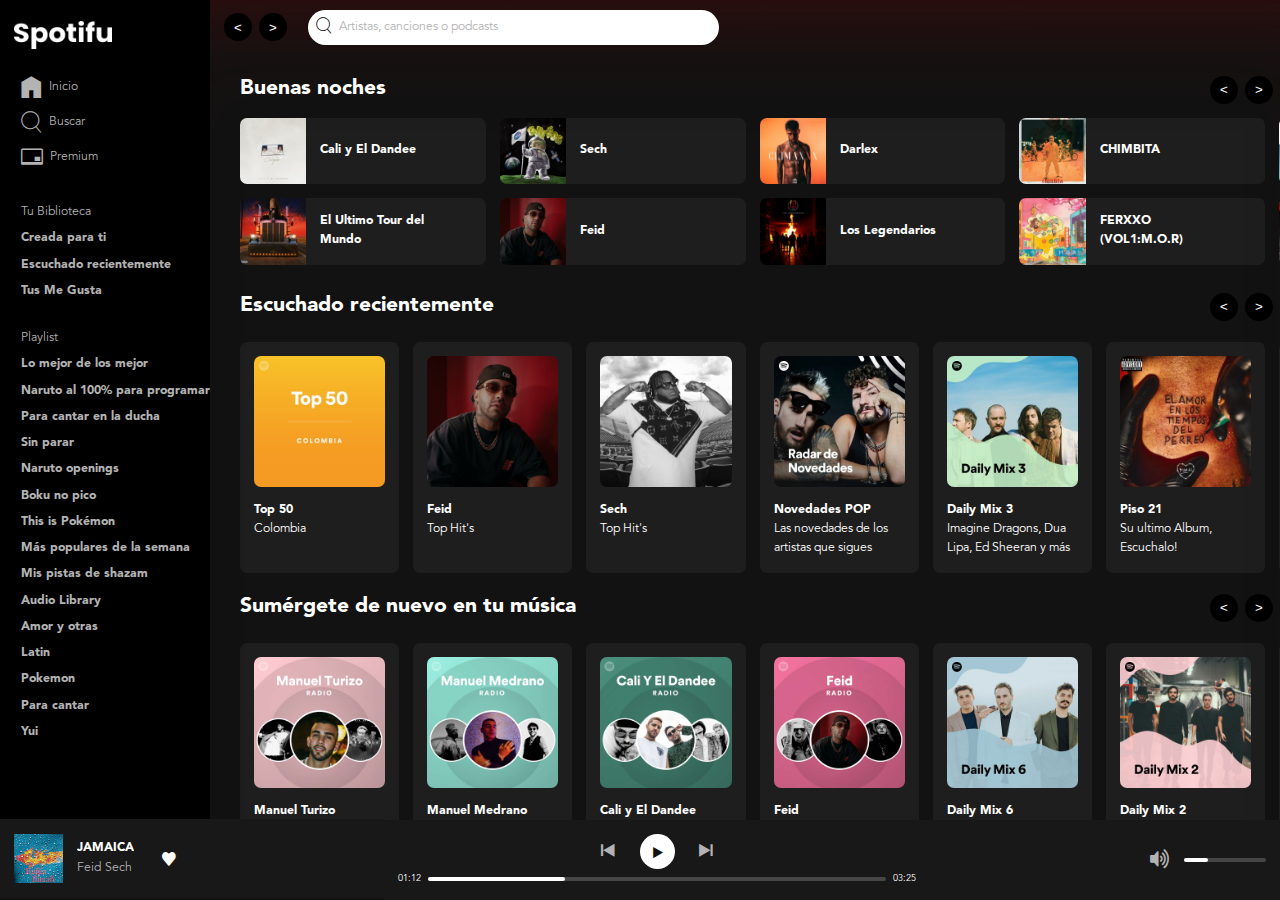
==== commit a5535b25: "Add files via upload" ====
--- a/index.html
+++ b/index.html
@@ -8,6 +8,11 @@
   <link rel="stylesheet" href="./css/index.css">
   <title>Spotifu</title>
   <link rel="shortcut icon" href="./icon/favicon.png">
+  <meta property="og:title" content="Proyecto Clon SPOTIFU" />
+  <meta property="og:type" content="website" />
+  <meta property="og:url" content="https://christianchilatra.github.io/Spotifu/" />
+  <meta property="og:image" content="https://christianchilatra.github.io/Spotifu/img/spotifu-logo.png" />
+  <meta property="og:description" content="Clon Spotify, Repodruccion de tus artistas favoritos" />
 </head>
 
 <body class="body">
@@ -18,7 +23,7 @@
       </a>
     </header>
     <main class="main">
-      <a href="/" class="link">
+      <a href="./index.html" class="link">
         <div class="wrapperMain">
           <div aria-label="Inicio">
             <i class="icon-homeWhite" aria-hidden="true"></i>
@@ -26,7 +31,7 @@
           </div>
         </div>
       </a>
-      <a href="/" class="link">
+      <a href="./index.html" class="link">
         <div class="wrapperMain">
           <div aria-label="Buscar">
             <i class="icon-searchSlim" aria-hidden="true"></i>
@@ -34,7 +39,7 @@
           </div>
         </div>
       </a>
-      <a href="/" class="link">
+      <a href="./index.html" class="link">
         <div class="wrapperMain">
           <div aria-label="Premium">
             <i class="icon-minScreen" aria-hidden="true"></i>
--- a/css/index.css
+++ b/css/index.css
@@ -9,8 +9,23 @@
 @import url(./searchBar.css);
 @import url(./content-main.css);
 
+@media screen and (min-width: 400px) {
+  :root {
+    font-size: 10px;
+  }
+}
 
+@media screen and (min-width: 900px) {
+  :root {
+    font-size: 14px;
+  }
+}
 
+@media screen and (min-width: 1440px) {
+  :root {
+    font-size: 16px;
+  }
+}
 
 :root {
   --primary: #00B050;
